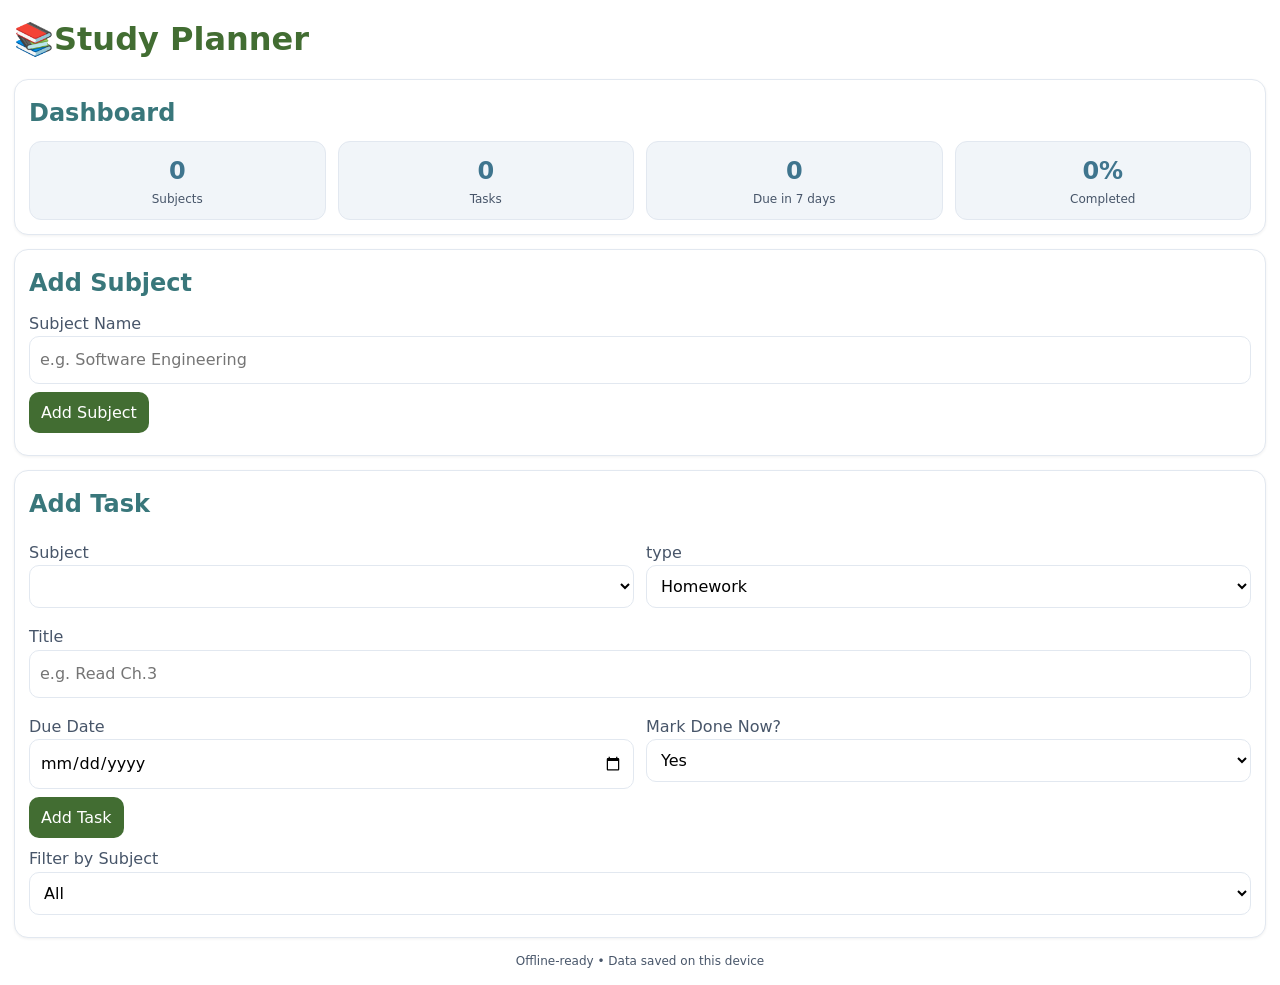
==== website/index.html @ 1c759742 "feat: added basic code" ====
<!DOCTYPE html>
<html lang="en">
<head>
    <meta charset="UTF-8">
    <meta name="viewport" content="width=device-width, initial-scale=1">
    <title>Study Planner (PWA)</title>
    <link rel="manifest" href="mainfest.webmanifest">
    <meta name="theme-color" content="#e90eb2">
    <link rel="stylesheet" href="style.css">
    <link rel="icon" type="image/png" sizes="192x192" href="/study_planner_pwa/icons/icon-192.png">
    <link rel="icon" type="image/png" sizes="512x512" href="/study_planner_pwa/icons/icon-512.png">
</head>
<body>
    <header>
        <h1>📚Study Planner</h1>
        <button id="Installbtn" hidden>Install App</button>
    </header>
  <section class="card dashboard">
    <h2>Dashboard</h2>
    <div class="stats">
        <div class="stat"><div class="num" id="statSubjects">0</div><div class="label">Subjects</div></div>
        <div class="stat"><div class='num' id="statTasks">0</div><div class="label">Tasks</div></div>
        <div class="stat"><div class="num" id="statDueSoon">0</div><div class="label">Due in 7 days</div></div>
        <div class="stat"><div class="num" id="statDonePct">0%</div>
        <div class="label">Completed</div></div> 
    </div>
  </section>
  
  <main>
    <section class="card">
    <h2>Add Subject</h2>
    <form id="subjectForm">
        <label>Subject Name <input id="subjectName" required placeholder="e.g. Software Engineering">
        </label>
        <button type="submit">Add Subject</button>
    </form>
    <ul id="subjectList"></ul>
    </section>
    <section class="card">
        <h2>Add Task</h2>
        <form id="taskForm">
            <div class="grid2">
                <label>
                    Subject
                    <select id="taskSubject" required></select>
                </label>
                <label>
                    type
                    <select id="taskType" required>
                        <option>Homework</option>
                        <option>Assessment</option>
                        <option>Study</option>
                    </select>
                </label>
            </div>
            <label>
                Title
                    <input id="taskTitle" required placeholder="e.g. Read Ch.3">
            </label>
            <div class="grid2">
                <label>
                    Due Date
                    <input id="taskDue" type="date" required>
                </label>
                <label>
                    Mark Done Now?
                    <select id="taskDone">
                        <option value="false" selected>No</option>
                        <option value="true" selected>Yes</option>
                    </select>
                </label>
            </div>
            <button type="submit">Add Task</button>
        </form>
        <div class="toolbar">
            <label>
                Filter by Subject
                <select id="filterSubject"><option value="">All</option></select>
            </label>
        </div>
        <ul id="taskList"></ul>
    </section>
  </main>
  <footer>Offline-ready • Data saved on this device</footer>
  <script src="app.js" defer></script>
  <script>
    if('serviceWorker' in navigator){
        window.addEventListener('load',()=> navigator.serviceWorker.register('service-worker.js'));
    }
  </script>
</body>
</html>
---- website/style.css ----
* { box-sizing: border-box; }
:root{
  --accent:#426d32; --bg:#ffffff; --text:#39777b;
  --muted:#475569; --radius:14px; --space:14px; --border:#e2e8f0;
}
html,body{margin:0;}
body{
  font-family: system-ui, -apple-system, Segoe UI, Roboto, Arial, sans-serif;
  background:var(--bg); color:var(--text); line-height:1.6; padding: var(--space);
}
header{ display:flex; align-items:center; gap:12px; margin-bottom:var(--space); }
h1{ color:var(--accent); margin:0; }
h2{ margin:0 0 8px; }
button, select, input{ font: inherit; }
button{
  background:var(--accent); color:#fff; border:none; border-radius:10px; padding:8px 12px; cursor:pointer;
}
button:focus-visible{ outline:3px solid #0369a1; outline-offset:2px; }
.card{
  background:#fff; border:1px solid var(--border); border-radius:var(--radius);
  padding:var(--space); margin-bottom:var(--space); box-shadow:0 1px 3px rgba(0,0,0,.06);
}
label{ display:block; margin:8px 0; color:var(--muted); }
input, select{ width:100%; padding:10px; border:1px solid var(--border); border-radius:10px; background:#fff; }
ul{ list-style:none; padding:0; margin:8px 0 0; }
li{
  border:1px solid var(--border); border-radius:12px; padding:10px; margin-bottom:8px; background:#fff;
  display:flex; justify-content:space-between; align-items:center; gap:8px; flex-wrap:wrap;
}
.badge-assessment{ background: #32606D; color:#fff; padding:2px 8px; border-radius:999px; font-size:12px; }
.badge-study{ background:#5D326D; color:#fff; padding:2px 8px; border-radius:999px; font-size:12px; }
.badge-homework{ background:#783f30; color:#fff; padding:2px 8px; border-radius:999px; font-size:12px; }
.meta{ color:var(--muted); font-size:12px; }
footer{ margin-top:12px; color:var(--muted); font-size:12px; text-align:center; }
.toolbar{ margin:8px 0; }
.remove{ background:#ef4444; }
.grid2{ display:grid; grid-template-columns: repeat(auto-fit, minmax(220px, 1fr)); gap:12px; }

/* Dashboard */
.dashboard .stats{ display:grid; grid-template-columns: repeat(auto-fit, minmax(120px, 1fr)); gap:12px; }
.stat{ background:#f1f5f9; border:1px solid var(--border); border-radius:12px; padding:10px; text-align:center; }
.stat .num{ font-size:24px; font-weight:700; color:#3f758e; }
.stat .label{ font-size:12px; color:var(--muted); }
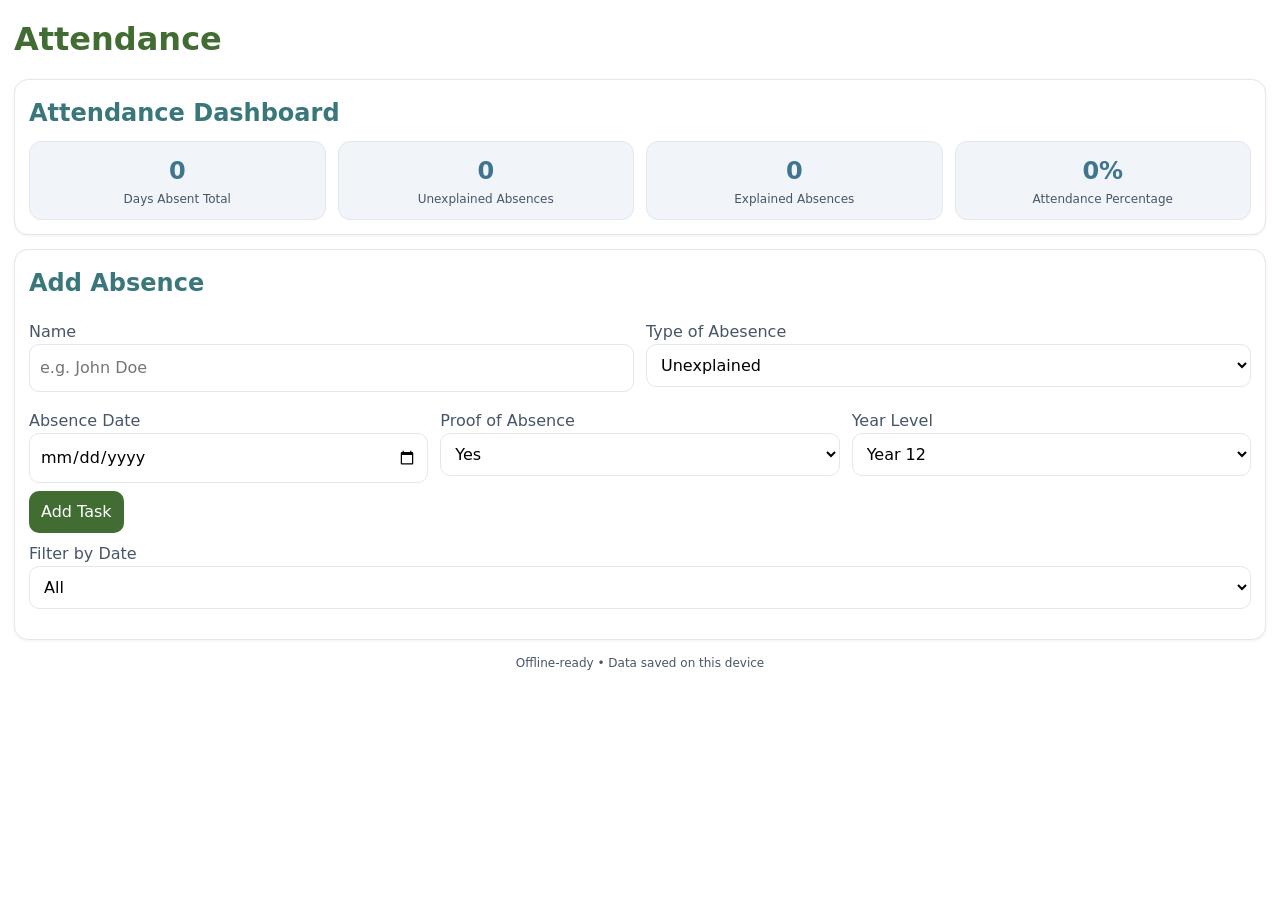
==== commit e75fd8af: "feat: added correct wording for attendance dash and added new option selection; year level, proof of" ====
--- a/website/index.html
+++ b/website/index.html
@@ -12,69 +12,67 @@
 </head>
 <body>
     <header>
-        <h1>📚Study Planner</h1>
+        <h1>Attendance</h1>
         <button id="Installbtn" hidden>Install App</button>
     </header>
   <section class="card dashboard">
-    <h2>Dashboard</h2>
+    <h2>Attendance Dashboard</h2>
     <div class="stats">
-        <div class="stat"><div class="num" id="statSubjects">0</div><div class="label">Subjects</div></div>
-        <div class="stat"><div class='num' id="statTasks">0</div><div class="label">Tasks</div></div>
-        <div class="stat"><div class="num" id="statDueSoon">0</div><div class="label">Due in 7 days</div></div>
+        <div class="stat"><div class="num" id="statSubjects">0</div><div class="label">Days Absent Total</div></div>
+        <div class="stat"><div class='num' id="statTasks">0</div><div class="label">Unexplained Absences</div></div>
+        <div class="stat"><div class="num" id="statDueSoon">0</div><div class="label">Explained Absences</div></div>
         <div class="stat"><div class="num" id="statDonePct">0%</div>
-        <div class="label">Completed</div></div> 
+        <div class="label">Attendance Percentage</div></div> 
     </div>
   </section>
   
   <main>
     <section class="card">
-    <h2>Add Subject</h2>
-    <form id="subjectForm">
-        <label>Subject Name <input id="subjectName" required placeholder="e.g. Software Engineering">
-        </label>
-        <button type="submit">Add Subject</button>
-    </form>
-    <ul id="subjectList"></ul>
-    </section>
-    <section class="card">
-        <h2>Add Task</h2>
+        <h2>Add Absence</h2>
         <form id="taskForm">
             <div class="grid2">
+            <label>
+                Name
+                    <input id="UserAbesence" required placeholder="e.g. John Doe">
+            </label>
                 <label>
-                    Subject
-                    <select id="taskSubject" required></select>
-                </label>
-                <label>
-                    type
+                    Type of Abesence
                     <select id="taskType" required>
-                        <option>Homework</option>
-                        <option>Assessment</option>
-                        <option>Study</option>
+                        <option>Unexplained</option>
+                        <option>Medical Reasons</option>
+                        <option>School Business (Excursion / Incursion)</option>
                     </select>
                 </label>
             </div>
-            <label>
-                Title
-                    <input id="taskTitle" required placeholder="e.g. Read Ch.3">
-            </label>
             <div class="grid2">
                 <label>
-                    Due Date
-                    <input id="taskDue" type="date" required>
+                    Absence Date
+                    <input id="absentDate" type="date" required>
                 </label>
                 <label>
-                    Mark Done Now?
-                    <select id="taskDone">
+                    Proof of Absence
+                    <select id="proof">
                         <option value="false" selected>No</option>
                         <option value="true" selected>Yes</option>
+                    </select>
+                </label>
+                <label>
+                    Year Level
+                    <select id="proof">
+                        <option>Year 12</option>
+                        <option>Year 11</option>
+                        <option>Year 10</option>
+                        <option>Year 9</option>
+                        <option>Year 8</option>
+                        <option>Year 7</option>
                     </select>
                 </label>
             </div>
             <button type="submit">Add Task</button>
         </form>
-        <div class="toolbar">
+        <div class="grid2">
             <label>
-                Filter by Subject
+                Filter by Date
                 <select id="filterSubject"><option value="">All</option></select>
             </label>
         </div>
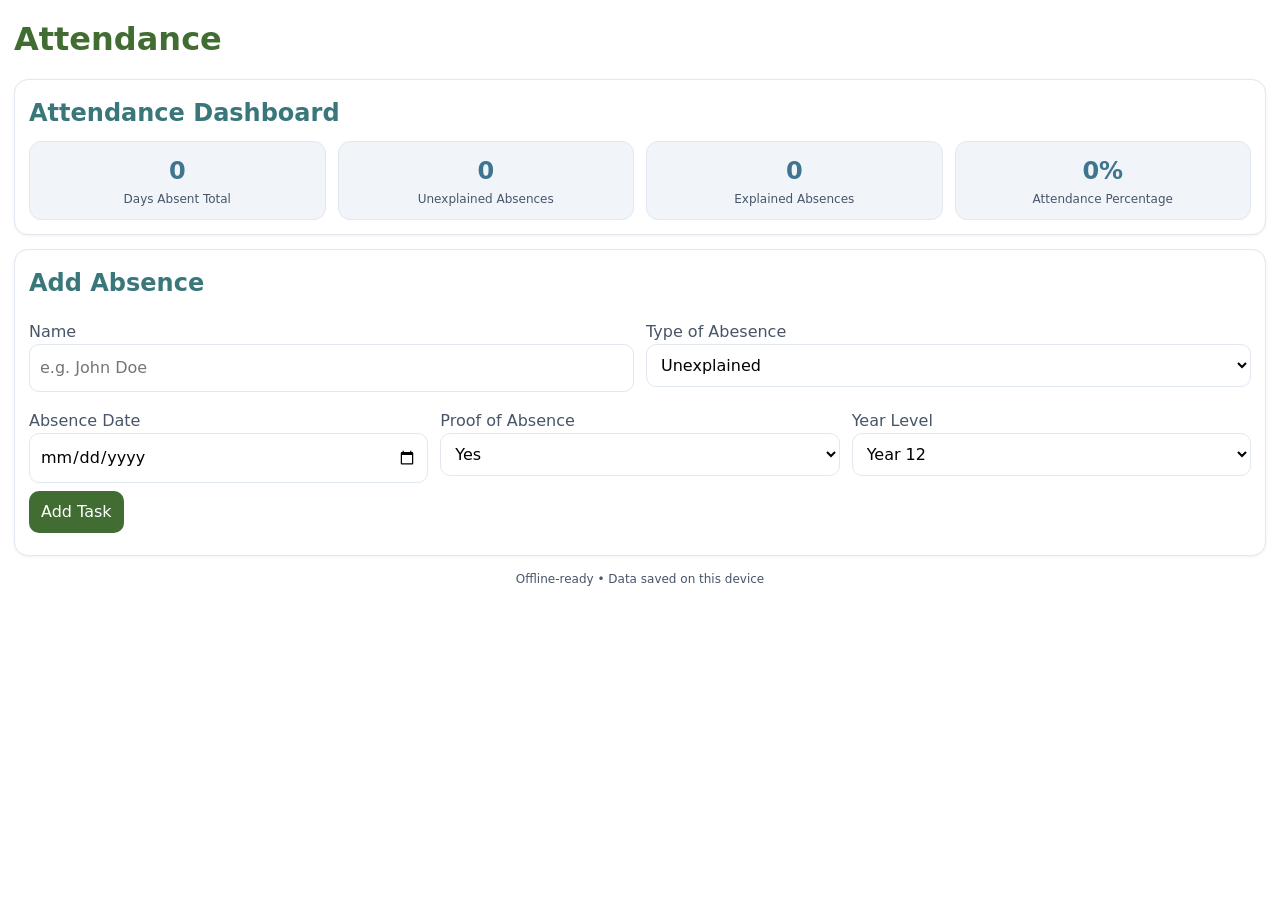
==== commit cd21748a: "fix: renaming javascript elements to match html" ====
--- a/website/index.html
+++ b/website/index.html
@@ -3,7 +3,7 @@
 <head>
     <meta charset="UTF-8">
     <meta name="viewport" content="width=device-width, initial-scale=1">
-    <title>Study Planner (PWA)</title>
+    <title>Attendance App (PWA)</title>
     <link rel="manifest" href="mainfest.webmanifest">
     <meta name="theme-color" content="#e90eb2">
     <link rel="stylesheet" href="style.css">
@@ -58,7 +58,7 @@
                 </label>
                 <label>
                     Year Level
-                    <select id="proof">
+                    <select id="yearLevel">
                         <option>Year 12</option>
                         <option>Year 11</option>
                         <option>Year 10</option>
@@ -71,10 +71,6 @@
             <button type="submit">Add Task</button>
         </form>
         <div class="grid2">
-            <label>
-                Filter by Date
-                <select id="filterSubject"><option value="">All</option></select>
-            </label>
         </div>
         <ul id="taskList"></ul>
     </section>
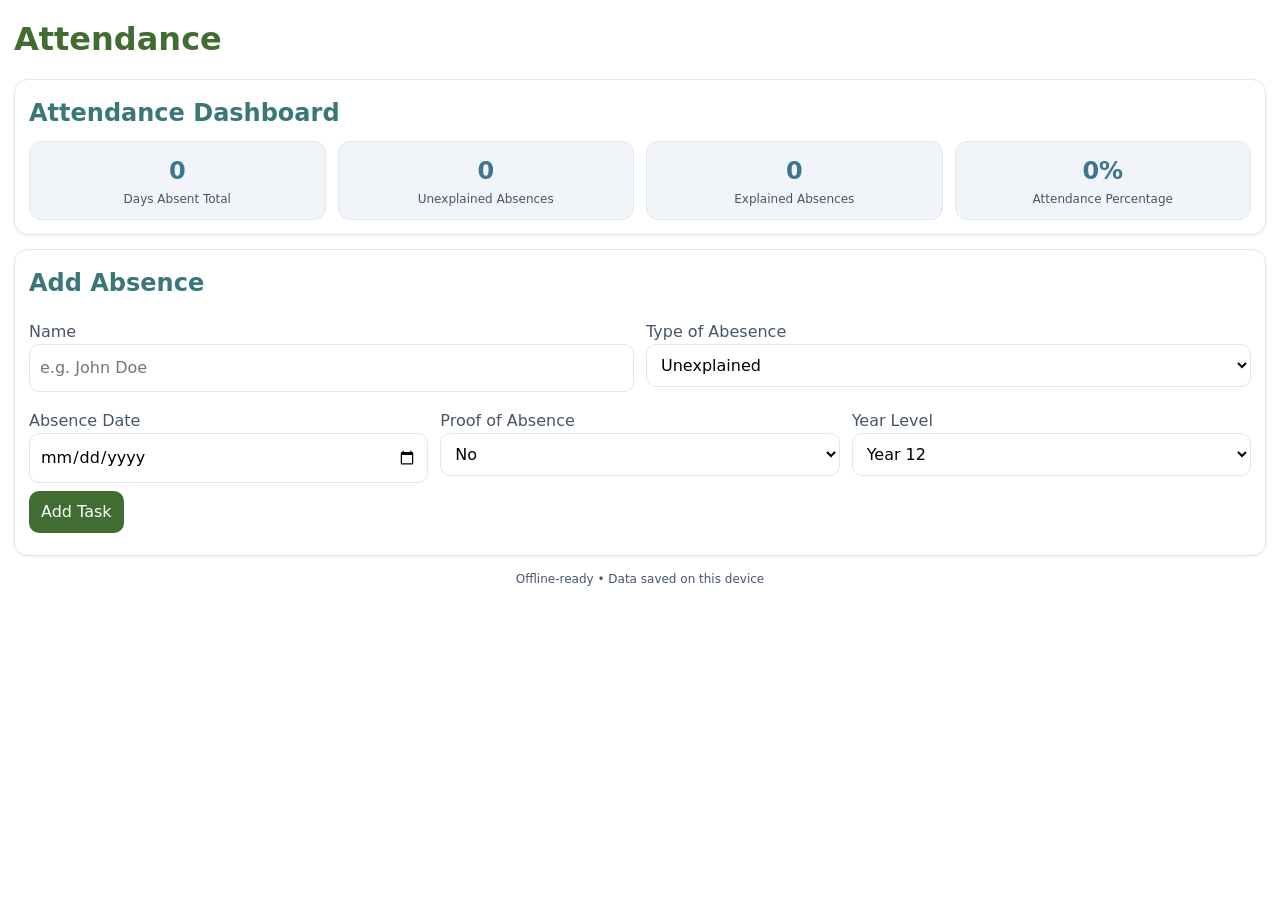
==== commit ddc0241f: "fix: javascript elements and html renamed to correct values and form elements" ====
--- a/website/index.html
+++ b/website/index.html
@@ -4,7 +4,7 @@
     <meta charset="UTF-8">
     <meta name="viewport" content="width=device-width, initial-scale=1">
     <title>Attendance App (PWA)</title>
-    <link rel="manifest" href="mainfest.webmanifest">
+    <link rel="manifest" href="manifest.webmanifest">
     <meta name="theme-color" content="#e90eb2">
     <link rel="stylesheet" href="style.css">
     <link rel="icon" type="image/png" sizes="192x192" href="/study_planner_pwa/icons/icon-192.png">
@@ -13,7 +13,7 @@
 <body>
     <header>
         <h1>Attendance</h1>
-        <button id="Installbtn" hidden>Install App</button>
+        <button id="installBtn" hidden>Install App</button>
     </header>
   <section class="card dashboard">
     <h2>Attendance Dashboard</h2>
@@ -33,7 +33,7 @@
             <div class="grid2">
             <label>
                 Name
-                    <input id="UserAbesence" required placeholder="e.g. John Doe">
+                    <input id="UserAbsence" required placeholder="e.g. John Doe">
             </label>
                 <label>
                     Type of Abesence
@@ -53,7 +53,7 @@
                     Proof of Absence
                     <select id="proof">
                         <option value="false" selected>No</option>
-                        <option value="true" selected>Yes</option>
+                        <option value="true">Yes</option>
                     </select>
                 </label>
                 <label>
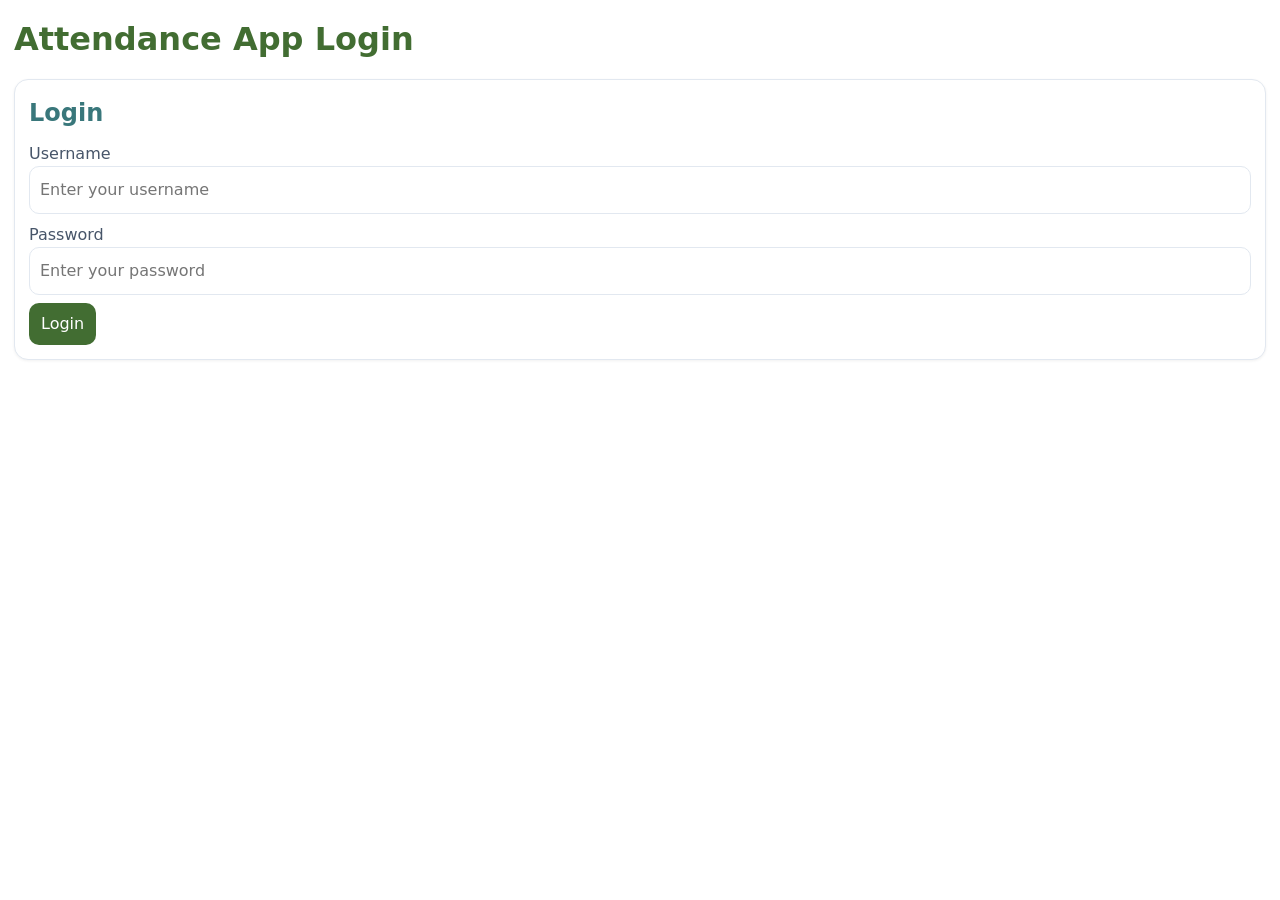
==== commit eb7936e1: "doc, feat, bug: added python code from rasp pi, fixed html styling for home page, added python code " ====
--- a/website/index.html
+++ b/website/index.html
@@ -3,84 +3,28 @@
 <head>
     <meta charset="UTF-8">
     <meta name="viewport" content="width=device-width, initial-scale=1">
-    <title>Attendance App (PWA)</title>
+    <title>Attendance App Login (PWA)</title>
     <link rel="manifest" href="manifest.webmanifest">
     <meta name="theme-color" content="#e90eb2">
     <link rel="stylesheet" href="style.css">
-    <link rel="icon" type="image/png" sizes="192x192" href="/study_planner_pwa/icons/icon-192.png">
-    <link rel="icon" type="image/png" sizes="512x512" href="/study_planner_pwa/icons/icon-512.png">
 </head>
 <body>
     <header>
-        <h1>Attendance</h1>
-        <button id="installBtn" hidden>Install App</button>
+        <h1>Attendance App Login</h1>
     </header>
-  <section class="card dashboard">
-    <h2>Attendance Dashboard</h2>
-    <div class="stats">
-        <div class="stat"><div class="num" id="statSubjects">0</div><div class="label">Days Absent Total</div></div>
-        <div class="stat"><div class='num' id="statTasks">0</div><div class="label">Unexplained Absences</div></div>
-        <div class="stat"><div class="num" id="statDueSoon">0</div><div class="label">Explained Absences</div></div>
-        <div class="stat"><div class="num" id="statDonePct">0%</div>
-        <div class="label">Attendance Percentage</div></div> 
-    </div>
-  </section>
-  
-  <main>
-    <section class="card">
-        <h2>Add Absence</h2>
-        <form id="taskForm">
-            <div class="grid2">
-            <label>
-                Name
-                    <input id="UserAbsence" required placeholder="e.g. John Doe">
-            </label>
+    <main>
+        <section class="card">
+            <h2>Login</h2>
+            <form id="loginForm">
                 <label>
-                    Type of Abesence
-                    <select id="taskType" required>
-                        <option>Unexplained</option>
-                        <option>Medical Reasons</option>
-                        <option>School Business (Excursion / Incursion)</option>
-                    </select>
-                </label>
-            </div>
-            <div class="grid2">
-                <label>
-                    Absence Date
-                    <input id="absentDate" type="date" required>
+                    Username
+                    <input id="username" required placeholder="Enter your username">
                 </label>
                 <label>
-                    Proof of Absence
-                    <select id="proof">
-                        <option value="false" selected>No</option>
-                        <option value="true">Yes</option>
-                    </select>
+                    Password
+                    <input id="password" type="password" required placeholder="Enter your password">
                 </label>
-                <label>
-                    Year Level
-                    <select id="yearLevel">
-                        <option>Year 12</option>
-                        <option>Year 11</option>
-                        <option>Year 10</option>
-                        <option>Year 9</option>
-                        <option>Year 8</option>
-                        <option>Year 7</option>
-                    </select>
-                </label>
-            </div>
-            <button type="submit">Add Task</button>
-        </form>
-        <div class="grid2">
-        </div>
-        <ul id="taskList"></ul>
-    </section>
-  </main>
-  <footer>Offline-ready • Data saved on this device</footer>
-  <script src="app.js" defer></script>
-  <script>
-    if('serviceWorker' in navigator){
-        window.addEventListener('load',()=> navigator.serviceWorker.register('service-worker.js'));
-    }
-  </script>
-</body>
-</html>+                <button type="submit">Login</button>
+            </form>
+        </section>
+    </main>
